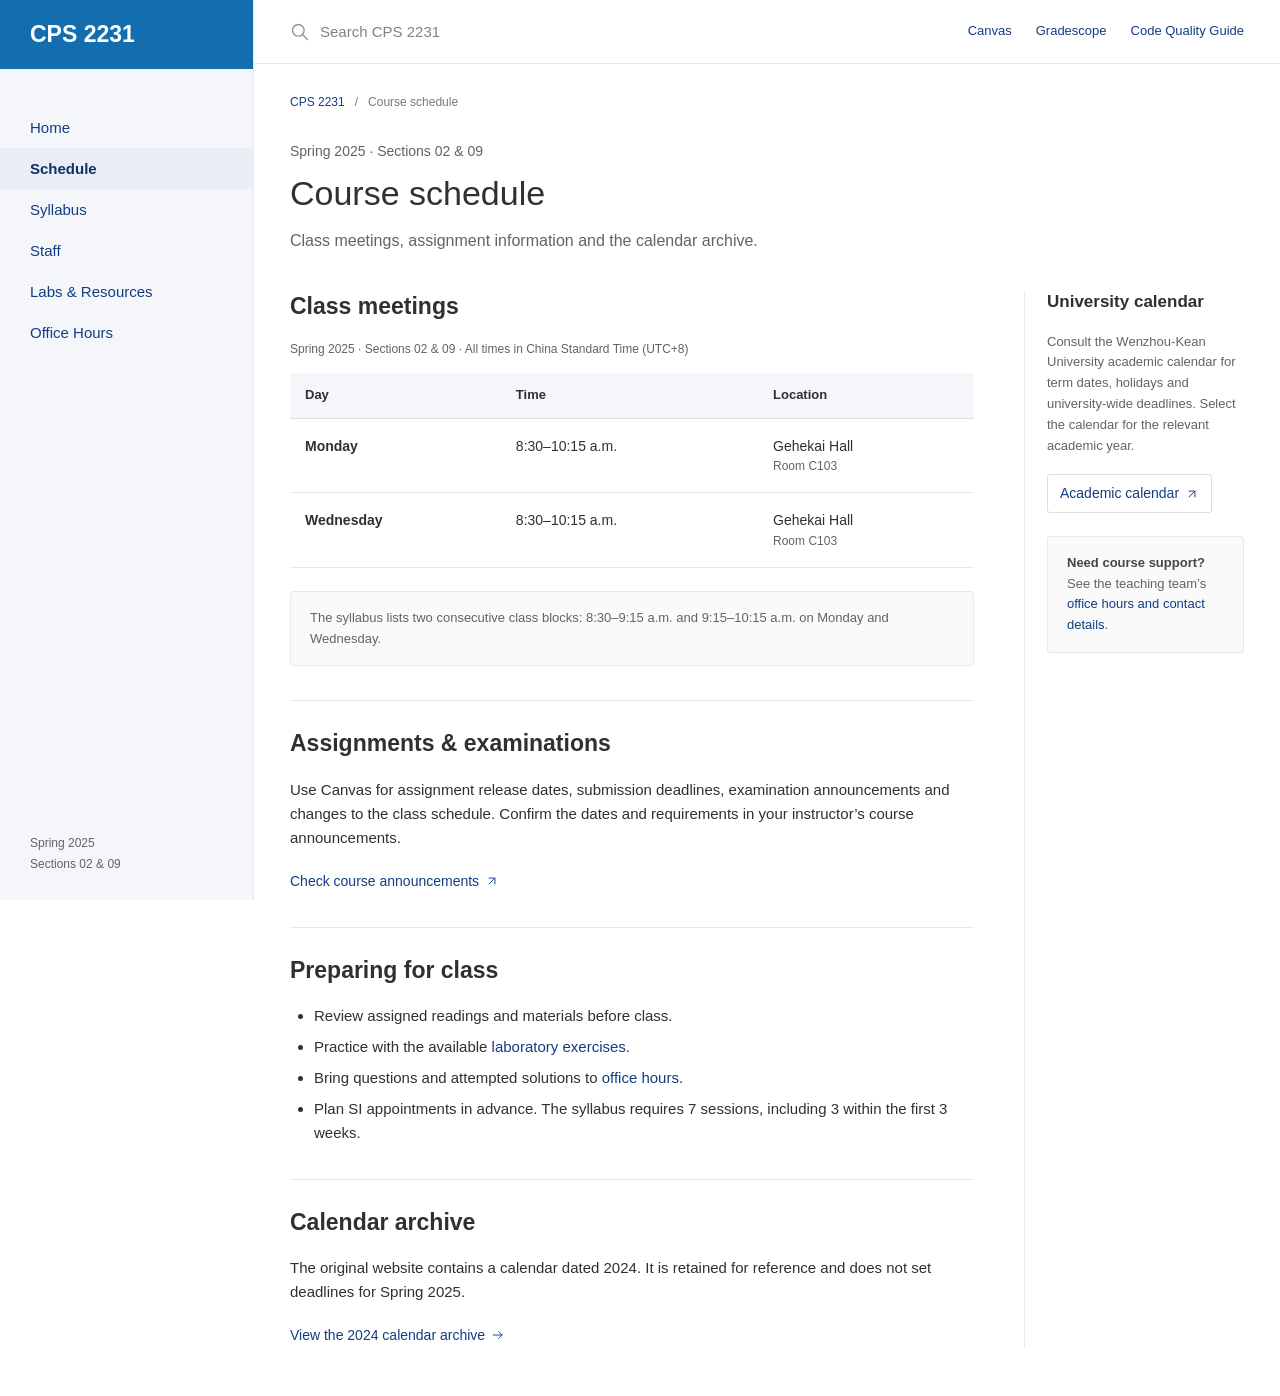
==== calendar.html @ a7bb6467 "Redesign course website and update sections 02 and 09" ====
<!doctype html>
<html lang="en" id="top">
<head>
 <meta charset="utf-8">
 <meta name="viewport" content="width=device-width, initial-scale=1">
 <meta name="description" content="Weekly class meetings and schedule guidance for CPS 2231, Spring 2025, Sections 02 &amp; 09.">
 <meta name="theme-color" content="#ffffff">
 <title>Course Schedule | CPS 2231 · Spring 2025</title>
 <link rel="icon" href="assets/favicon.svg" type="image/svg+xml">
 <link rel="stylesheet" href="assets/site.css">
 <script src="assets/search-index.js" defer></script>
 <script src="assets/site.js" defer></script>
</head>
<body>
<a class="skip-link" href="#main">Skip to content</a>
<aside class="course-sidebar" aria-label="Course sidebar">
<div class="sidebar-heading"><a class="brand" href="index.html" aria-label="CPS 2231 course home">CPS 2231</a><button class="menu-toggle" type="button" aria-expanded="false" aria-controls="course-navigation">Menu</button></div>
<nav class="site-nav" id="course-navigation" aria-label="Main navigation"><a href="index.html">Home</a><a href="calendar.html" aria-current="page">Schedule</a><a href="syllabus.html">Syllabus</a><a href="index.html#teaching-team">Staff</a><a href="lab.html">Labs &amp; Resources</a><a href="office-hours.html">Office Hours</a></nav>
<div class="sidebar-term">Spring 2025<span>Sections 02 &amp; 09</span></div>
</aside>
<header class="topbar">
<form class="site-search" role="search" hidden data-site-root=""><label class="search-field"><svg class="icon" viewBox="0 0 24 24" aria-hidden="true"><circle cx="10" cy="10" r="7"/><path d="m15 15 6 6"/></svg><span class="sr-only">Search course pages</span><input type="search" name="q" placeholder="Search CPS 2231" autocomplete="off" aria-controls="course-search-results" aria-describedby="search-help"></label><span class="sr-only" id="search-help">Search the syllabus, schedule, laboratory resources and course contacts. Press Escape to close results.</span><div class="search-results" id="course-search-results" aria-label="Search results" hidden></div><span class="sr-only" data-search-status role="status" aria-live="polite"></span></form>
<nav class="top-links" aria-label="Course services"><a class="" href="https://kean.instructure.com/courses/36694" target="_blank" rel="noopener noreferrer">Canvas<span class="sr-only"> (opens in a new tab)</span></a><a class="" href="https://www.gradescope.com/courses/994070" target="_blank" rel="noopener noreferrer">Gradescope<span class="sr-only"> (opens in a new tab)</span></a><a class="optional-link" href="https://github.com/ShangSonglin/CPS2231-Teaching-Assistant-Materials/blob/main/Materials/Programming%20Pattern.pdf" target="_blank" rel="noopener noreferrer">Code Quality Guide<span class="sr-only"> (opens in a new tab)</span></a></nav>
</header>
<main id="main"><section class="page-intro"><div class="container"><div class="breadcrumb"><a href="index.html">CPS 2231</a><span aria-hidden="true">/</span><span>Course schedule</span></div><p class="eyebrow">Spring 2025 · Sections 02 &amp; 09</p><h1>Course schedule</h1><p class="intro-copy">Class meetings, assignment information and the calendar archive.</p></div></section>
<div class="container page-layout"><div><section class="content-section"><p class="section-label">Weekly class meetings</p><h2>Class meetings</h2><div class="table-wrap" tabindex="0" role="region" aria-label="Weekly class meetings; scroll horizontally on small screens"><table class="schedule-table"><caption>Spring 2025 · Sections 02 &amp; 09 · All times in China Standard Time (UTC+8)</caption><thead><tr><th scope="col">Day</th><th scope="col">Time</th><th scope="col">Location</th></tr></thead><tbody><tr><td><strong>Monday</strong></td><td>8:30–10:15 a.m.</td><td>Gehekai Hall<small>Room C103</small></td></tr><tr><td><strong>Wednesday</strong></td><td>8:30–10:15 a.m.</td><td>Gehekai Hall<small>Room C103</small></td></tr></tbody></table></div><div class="info-note">The syllabus lists two consecutive class blocks: 8:30–9:15 a.m. and 9:15–10:15 a.m. on Monday and Wednesday.</div></section>
<section class="content-section"><p class="section-label">Course deadlines</p><h2>Assignments &amp; examinations</h2><p>Use Canvas for assignment release dates, submission deadlines, examination announcements and changes to the class schedule. Confirm the dates and requirements in your instructor’s course announcements.</p><a class="text-link" href="https://kean.instructure.com/courses/36694" target="_blank" rel="noopener noreferrer">Check course announcements<svg class="icon" viewBox="0 0 24 24" aria-hidden="true"><path d="M7 17 17 7M7 7h10v10"/></svg><span class="sr-only"> (opens in a new tab)</span></a></section>
<section class="content-section"><p class="section-label">Each week</p><h2>Preparing for class</h2><ul class="check-list"><li>Review assigned readings and materials before class.</li><li>Practice with the available <a href="lab.html">laboratory exercises</a>.</li><li>Bring questions and attempted solutions to <a href="office-hours.html">office hours</a>.</li><li>Plan SI appointments in advance. The syllabus requires 7 sessions, including 3 within the first 3 weeks.</li></ul></section>
<section class="content-section"><p class="section-label">Previous course material</p><h2>Calendar archive</h2><p>The original website contains a calendar dated 2024. It is retained for reference and does not set deadlines for Spring 2025.</p><a class="text-link" href="archive/calendar-2024.html">View the 2024 calendar archive <svg class="icon" viewBox="0 0 24 24" aria-hidden="true"><path d="M4 12h15m-6-6 6 6-6 6"/></svg></a></section>
</div><aside class="page-aside"><p class="section-label">Important dates</p><h2>University calendar</h2><p>Consult the Wenzhou-Kean University academic calendar for term dates, holidays and university-wide deadlines. Select the calendar for the relevant academic year.</p><a class="button button-navy" href="https://www.wku.edu.cn/en/academics/academic-calendar" target="_blank" rel="noopener noreferrer">Academic calendar<svg class="icon" viewBox="0 0 24 24" aria-hidden="true"><path d="M7 17 17 7M7 7h10v10"/></svg><span class="sr-only"> (opens in a new tab)</span></a><div class="info-note"><strong>Need course support?</strong><p>See the teaching team’s <a href="office-hours.html">office hours and contact details</a>.</p></div></aside></div></main>
</body>
</html>
---- assets/site.css ----
@charset "UTF-8";
:root {
  --ink: #303030;
  --muted: #62626b;
  --link: #123d83;
  --line: #e8e8ed;
  --soft: #f5f6fa;
  --sidebar: 254px;
  --topbar: 64px;
  --sans: Arial, Helvetica, sans-serif;
}
* { box-sizing: border-box; }
html { scroll-padding-top: 90px; }
body { margin: 0; color: var(--ink); background: white; font: 16px/1.6 var(--sans); }
button, input { font: inherit; }
button { cursor: pointer; }
a { color: var(--link); text-decoration: none; text-underline-offset: 3px; }
a:hover { text-decoration: underline; }
h1, h2, h3, p { margin-top: 0; }
h1 { font-size: 34px; line-height: 1.25; font-weight: 400; letter-spacing: normal; margin-bottom: 12px; }
h2 { font-size: 23px; line-height: 1.35; font-weight: 700; margin-bottom: 18px; }
h3 { font-size: 18px; line-height: 1.4; margin-bottom: 12px; }
p { margin-bottom: 18px; }
ul, ol { padding-left: 24px; }
li + li { margin-top: 7px; }
svg { flex-shrink: 0; }
[hidden] { display: none !important; }
::selection { background: #dce8f5; }
:focus-visible { outline: 2px solid #3974b2; outline-offset: 4px; }
.container { width: min(1200px, calc(100% - 72px)); margin-inline: auto; }
.icon { width: 17px; height: 17px; fill: none; stroke: currentColor; stroke-width: 1.6; stroke-linecap: round; stroke-linejoin: round; }
.sr-only { position: absolute; width: 1px; height: 1px; padding: 0; margin: -1px; overflow: hidden; clip: rect(0,0,0,0); white-space: nowrap; border: 0; }
.skip-link { position: fixed; top: -100px; left: 20px; z-index: 100; padding: 10px 20px; background: white; border: 1px solid var(--line); }
.skip-link:focus { top: 8px; }

/* Course navigation, shared by every page. */
.course-sidebar { position: fixed; inset: 0 auto 0 0; width: var(--sidebar); background: var(--soft); border-right: 1px solid var(--line); z-index: 40; display: flex; flex-direction: column; }
.sidebar-heading { flex-shrink: 0; }
.brand { min-height: var(--topbar); padding: 16px 30px; display: flex; align-items: center; color: white; background: #126eae; font-size: 23px; font-weight: 700; }
.brand:hover { text-decoration: none; background: #0e619b; }
.site-nav { padding-top: 38px; overflow-y: auto; }
.site-nav a { display: block; color: var(--link); font-size: 15px; line-height: 1.4; padding: 10px 30px; }
.site-nav a:hover { background: #edf0f7; text-decoration: none; }
.site-nav a[aria-current="page"] { background: #e9edf5; color: #0d3168; font-weight: 700; }
.sidebar-term { padding: 26px 30px; margin-top: auto; color: var(--muted); font-size: 12px; line-height: 1.7; }
.sidebar-term span { display: block; }
.menu-toggle { display: none; align-items: center; justify-content: center; color: white; background: transparent; border: 1px solid #ffffff70; border-radius: 3px; padding: 6px 11px; font-size: 14px; }
.topbar { position: fixed; top: 0; left: var(--sidebar); right: 0; min-height: var(--topbar); z-index: 30; display: flex; align-items: center; justify-content: space-between; gap: 22px; border-bottom: 1px solid var(--line); padding: 0 36px; background: white; }
.top-links { display: flex; align-items: center; gap: 24px; font-size: 13px; white-space: nowrap; }
.site-search { position: relative; max-width: 350px; flex: 1; min-width: 150px; }
.search-field { display: flex; align-items: center; gap: 10px; color: #92929a; }
.search-field .icon { width: 20px; height: 20px; }
.search-field input { min-width: 0; width: 100%; border: 0; border-radius: 0; background: white; padding: 12px 0; font-size: 15px; color: var(--ink); }
.search-field input:focus { outline: 0; }
.search-field:focus-within { box-shadow: 0 2px 0 #3974b2; }
.search-field input::placeholder { color: #81818a; }
.search-results { position: absolute; top: calc(100% + 7px); left: -12px; width: min(510px, 70vw); max-height: 65vh; overflow: auto; background: white; border: 1px solid #dddfe6; border-radius: 3px; box-shadow: 0 5px 18px #16223c15; padding: 6px 0; }
.search-result { display: block; padding: 12px 16px; border-bottom: 1px solid var(--line); }
.search-result:last-child { border-bottom: 0; }
.search-result:hover { background: #f6f7fa; text-decoration: none; }
.search-result strong { display: block; font-size: 14px; font-weight: 700; }
.search-result small { display: block; color: var(--muted); font-size: 12px; line-height: 1.5; margin-top: 4px; }
.search-empty { margin: 0; padding: 13px 16px; color: var(--muted); font-size: 13px; }
main { margin-left: var(--sidebar); padding-top: var(--topbar); padding-bottom: 48px; }

/* Titles and course content. */
.course-heading { padding-top: 45px; padding-bottom: 23px; }
.course-heading h1 { margin-bottom: 11px; }
.term-line { font-size: 16px; color: var(--muted); font-weight: 700; margin-bottom: 14px; }
.meeting-summary { color: var(--muted); font-size: 14px; margin: 0; line-height: 1.8; }
.meeting-summary span { display: inline-block; margin-right: 22px; }
.course-layout { padding-top: 9px; }
.course-content { max-width: 990px; }
.course-section + .course-section { margin-top: 37px; }
.course-section p { margin-bottom: 17px; }
.course-section h2 { padding: 0; border: 0; }
.announcement-section { margin-bottom: 35px; border: 1px solid var(--line); border-radius: 4px; background: #fafafb; padding: 21px 24px; }
.announcement-section h2 { font-size: 13px; font-weight: 700; letter-spacing: 1px; text-transform: uppercase; color: #6c6c76; margin-bottom: 12px; }
.announcement-section p { margin: 0; color: #595961; font-size: 15px; }
.update-note { padding: 0; background: transparent; border: 0; }
.outcomes-list { font-size: 16px; }
.topics-list { display: grid; grid-template-columns: 1fr 1fr; gap: 6px 34px; }
.topics-list li + li { margin-top: 0; }
.staff-table { width: 100%; border-collapse: collapse; font-size: 14px; margin-bottom: 18px; }
.staff-table th { text-align: left; font-weight: 700; font-size: 13px; color: var(--muted); padding: 11px 18px 11px 0; border-bottom: 1px solid #d8dbe3; }
.staff-table td { vertical-align: top; padding: 13px 18px 13px 0; border-bottom: 1px solid var(--line); }
.staff-table .staff-role { color: var(--muted); }
.staff-table a { overflow-wrap: anywhere; }
.staff-table th:first-child { width: 30%; }
.staff-table th:nth-child(2) { width: 25%; }
.section { padding-block: 30px; }
.section-label { display: none; }
.page-intro { padding: 29px 0 25px; }
.breadcrumb { display: flex; gap: 10px; font-size: 12px; color: #777782; margin-bottom: 28px; }
.eyebrow { font-size: 14px; color: var(--muted); margin-bottom: 9px; }
.page-intro h1 { margin-bottom: 14px; }
.intro-copy { max-width: 800px; font-size: 16px; color: var(--muted); margin-bottom: 0; }
.page-layout { display: grid; grid-template-columns: minmax(0, 1fr) 220px; gap: 50px; padding-top: 12px; }
.page-layout > * { min-width: 0; }
.content-section + .content-section { margin-top: 34px; padding-top: 27px; border-top: 1px solid var(--line); }
.content-section p { font-size: 15px; }
.page-aside { border-left: 1px solid var(--line); padding-left: 22px; }
.page-aside h2 { font-size: 17px; }
.page-aside p, .page-aside li { font-size: 13px; color: var(--muted); }
.button, .text-link { display: inline-flex; align-items: center; gap: 6px; font-size: 14px; }
.button { border: 1px solid #d9dde6; border-radius: 3px; background: white; padding: 7px 12px; }
.button:hover { background: #f5f7fb; text-decoration: none; }
.button .icon, .text-link .icon { width: 14px; height: 14px; }
.info-note { padding: 16px 19px; margin: 23px 0; border: 1px solid var(--line); border-radius: 3px; background: #fafafb; color: var(--muted); font-size: 13px; }
.info-note p { font-size: 13px; }
.info-note p:last-child { margin-bottom: 0; }
.info-note strong { color: #44444d; }
.definition-list { margin: 0; font-size: 15px; }
.definition-list > div { display: grid; grid-template-columns: 130px 1fr; gap: 20px; border-bottom: 1px solid var(--line); padding: 12px 0; }
.definition-list dt { color: var(--muted); }
.definition-list dd { margin: 0; }
.table-wrap { overflow-x: auto; }
.schedule-table { width: 100%; min-width: 490px; border-collapse: collapse; font-size: 14px; }
.schedule-table caption { color: var(--muted); text-align: left; font-size: 12px; margin-bottom: 14px; }
.schedule-table th { background: #f5f6fa; text-align: left; padding: 12px 15px; font-size: 13px; font-weight: 700; border-bottom: 1px solid #d9dde6; }
.schedule-table td { padding: 16px 15px; border-bottom: 1px solid var(--line); vertical-align: top; }
.schedule-table td small { display: block; font-size: 12px; color: var(--muted); }
.check-list, .syllabus-outcomes { font-size: 15px; }
.syllabus-outcomes { list-style-type: upper-alpha; }
.policy { border-bottom: 1px solid var(--line); }
.policy:first-of-type { border-top: 1px solid var(--line); }
.policy summary { list-style: none; display: flex; justify-content: space-between; gap: 18px; padding: 15px 0; font-size: 15px; font-weight: 700; cursor: pointer; }
.policy summary::-webkit-details-marker { display: none; }
.policy summary::after { content: '+'; color: var(--muted); font-weight: 400; }
.policy[open] summary::after { content: '−'; }
.policy p, .policy ul { color: var(--muted); font-size: 14px; }
.contact-links { display: grid; gap: 15px; }
.contact-link { display: block; padding-bottom: 12px; border-bottom: 1px solid var(--line); }
.contact-link strong { display: block; font-size: 14px; font-weight: 400; }
.contact-link span { display: block; font-size: 12px; color: var(--muted); overflow-wrap: anywhere; }
.aside-rule { border: 0; border-top: 1px solid var(--line); margin-block: 28px; }

/* Resource lists and archived schedule. */
.lab-toolbar { display: flex; justify-content: space-between; align-items: center; flex-wrap: wrap; gap: 15px; margin-bottom: 22px; }
.filter-group { display: flex; flex-wrap: wrap; gap: 5px; }
.filter-button { background: white; color: var(--muted); border: 1px solid transparent; border-radius: 3px; padding: 6px 12px; font-size: 13px; }
.filter-button[aria-pressed="true"] { background: #edf1f7; border-color: #d9dfe8; color: #163c72; }
.resource-count { font-size: 12px; color: var(--muted); }
.lab-feature { display: flex; align-items: center; gap: 15px; border-block: 1px solid var(--line); padding: 20px 0; }
.lab-feature > .icon:first-child { display: none; }
.lab-feature > .icon:last-of-type { margin-left: auto; }
.lab-feature h2, .lab-card h2 { font-size: 17px; font-weight: 400; margin: 0 0 5px; }
.lab-feature p, .lab-card p { color: var(--muted); font-size: 13px; margin: 0; }
.lab-feature:hover, .lab-card:hover { background: #fafbfe; text-decoration: none; }
.lab-feature:hover h2, .lab-card:hover h2 { text-decoration: underline; }
.lab-card { display: grid; grid-template-columns: 42px 1fr auto; gap: 0 12px; align-items: center; padding: 20px 0; border-bottom: 1px solid var(--line); }
.lab-card-top { grid-row: 1 / 3; }
.lab-number { color: var(--muted); font-size: 14px; }
.file-type { display: none; }
.lab-card p { grid-column: 2; }
.lab-card-bottom { grid-row: 1 / 3; grid-column: 3; display: flex; align-items: center; gap: 5px; font-size: 12px; }
.lab-card-bottom .icon { width: 14px; height: 14px; }
.week-navigation { display: flex; flex-wrap: wrap; gap: 8px; padding: 7px 0 24px; }
.week-nav-item { padding: 3px 9px; border: 1px solid var(--line); border-radius: 3px; font-size: 13px; }
.calendar-table { min-width: 850px; width: 100%; border-collapse: collapse; font-size: 13px; }
.calendar-table caption { text-align: left; color: var(--muted); font-size: 13px; padding-bottom: 15px; }
.calendar-table th { background: var(--soft); text-align: left; padding: 13px; border: 1px solid var(--line); }
.calendar-table td { padding: 13px; border: 1px solid var(--line); vertical-align: top; }
.calendar-table .week-label { min-width: 70px; background: #fafafb; }
.date-cell { white-space: nowrap; }
.empty-cell { color: #777; }
.assignment-item { margin-bottom: 5px; }
.lecture-links { display: flex; flex-wrap: wrap; gap: 10px; }

@media (min-width: 1700px) { :root { --sidebar: 280px; } .topbar { padding-inline: 42px; } .container { width: min(1340px,calc(100% - 84px)); } h1 { font-size: 36px; } }
@media (max-width: 1200px) {
  :root { --sidebar: 225px; }
  .brand { padding-inline: 26px; }
  .site-nav a { padding-inline: 26px; }
  .topbar { padding-inline: 28px; }
  .top-links { gap: 17px; }
  .container { width: calc(100% - 56px); }
  .page-layout { grid-template-columns: minmax(0,1fr); gap: 32px; }
  .page-aside { border-left: 0; border-top: 1px solid var(--line); padding: 25px 0 0; max-width: 760px; }
  .page-aside .contact-links { grid-template-columns: 1fr 1fr; gap: 15px 26px; }
  .course-content { max-width: 100%; }
}
@media (max-width: 900px) {
  :root { --sidebar: 195px; }
  .brand { font-size: 21px; padding-inline: 22px; }
  .site-nav a { padding-inline: 22px; font-size: 14px; }
  .sidebar-term { padding-inline: 22px; }
  .topbar { padding-inline: 24px; gap: 16px; }
  .top-links { gap: 15px; font-size: 12px; }
  .top-links .optional-link { display: none; }
  h1 { font-size: 30px; }
  .container { width: calc(100% - 48px); }
  .topics-list { grid-template-columns: 1fr; gap: 6px; }
  .staff-table { font-size: 13px; }
}
@media (max-width: 720px) {
  :root { --topbar: 58px; }
  html { scroll-padding-top: 80px; }
  .course-sidebar { position: sticky; top: 0; width: 100%; display: block; border: 0; }
  .sidebar-heading { display: flex; align-items: center; justify-content: space-between; gap: 20px; background: #126eae; padding-right: 20px; }
  .brand { min-height: 58px; padding: 12px 20px; font-size: 21px; }
  .menu-toggle { display: flex; }
  .site-nav { padding: 9px 0 13px; background: var(--soft); max-height: 65vh; }
  .site-nav a { padding: 9px 22px; font-size: 15px; }
  .js .site-nav { display: none; }
  .js .site-nav.is-open { display: block; }
  .sidebar-term { display: none; }
  .topbar { position: relative; inset: auto; min-height: 58px; padding: 0 20px; gap: 15px; z-index: 25; }
  .site-search { max-width: none; }
  .search-field { gap: 8px; }
  .search-field input { font-size: 14px; }
  .top-links { gap: 14px; font-size: 12px; }
  .search-results { width: min(510px,calc(100vw - 24px)); left: -8px; }
  main { margin-left: 0; padding-top: 0; padding-bottom: 35px; }
  .container { width: calc(100% - 40px); }
  .course-heading { padding-top: 30px; padding-bottom: 21px; }
  .course-heading h1 { font-size: 29px; }
  .term-line { font-size: 14px; }
  .meeting-summary { font-size: 13px; }
  .meeting-summary span { display: block; margin: 0; }
  .announcement-section { padding: 18px; }
  .announcement-section p { font-size: 14px; }
  .course-section + .course-section { margin-top: 32px; }
  .course-section p, .outcomes-list, .topics-list { font-size: 15px; }
  h1 { font-size: 29px; }
  h2 { font-size: 22px; }
  .breadcrumb { margin-bottom: 23px; }
  .intro-copy { font-size: 15px; }
  .staff-table { font-size: 12px; }
  .staff-table th, .staff-table td { padding-right: 10px; }
  .staff-table th:first-child { width: 30%; }
  .staff-table th:nth-child(2) { width: 23%; }
}
@media (max-width: 420px) {
  .container { width: calc(100% - 32px); }
  .topbar { padding-inline: 16px; }
  .top-links { gap: 10px; font-size: 11px; }
  .site-search { min-width: 120px; }
  .search-field input { font-size: 13px; }
  .course-heading h1 { font-size: 27px; }
  .definition-list > div { grid-template-columns: 100px 1fr; gap: 14px; font-size: 14px; }
  .page-aside .contact-links { grid-template-columns: 1fr; }
  .lab-card { grid-template-columns: 28px 1fr auto; gap: 0 8px; }
  .lab-card-bottom { font-size: 0; }
  .lab-card-bottom .icon { width: 18px; height: 18px; }
}
@media print {
  .course-sidebar, .topbar, .skip-link, .lab-toolbar { display: none !important; }
  main { margin: 0; padding: 0; }
  .container { width: 100%; }
  .course-heading { padding-top: 0; }
  .page-layout { display: block; }
  .page-aside { border: 0; padding: 20px 0; }
  .course-section, tr, .policy { break-inside: avoid; }
  .table-wrap { overflow: visible; }
  .schedule-table { min-width: 0; }
}
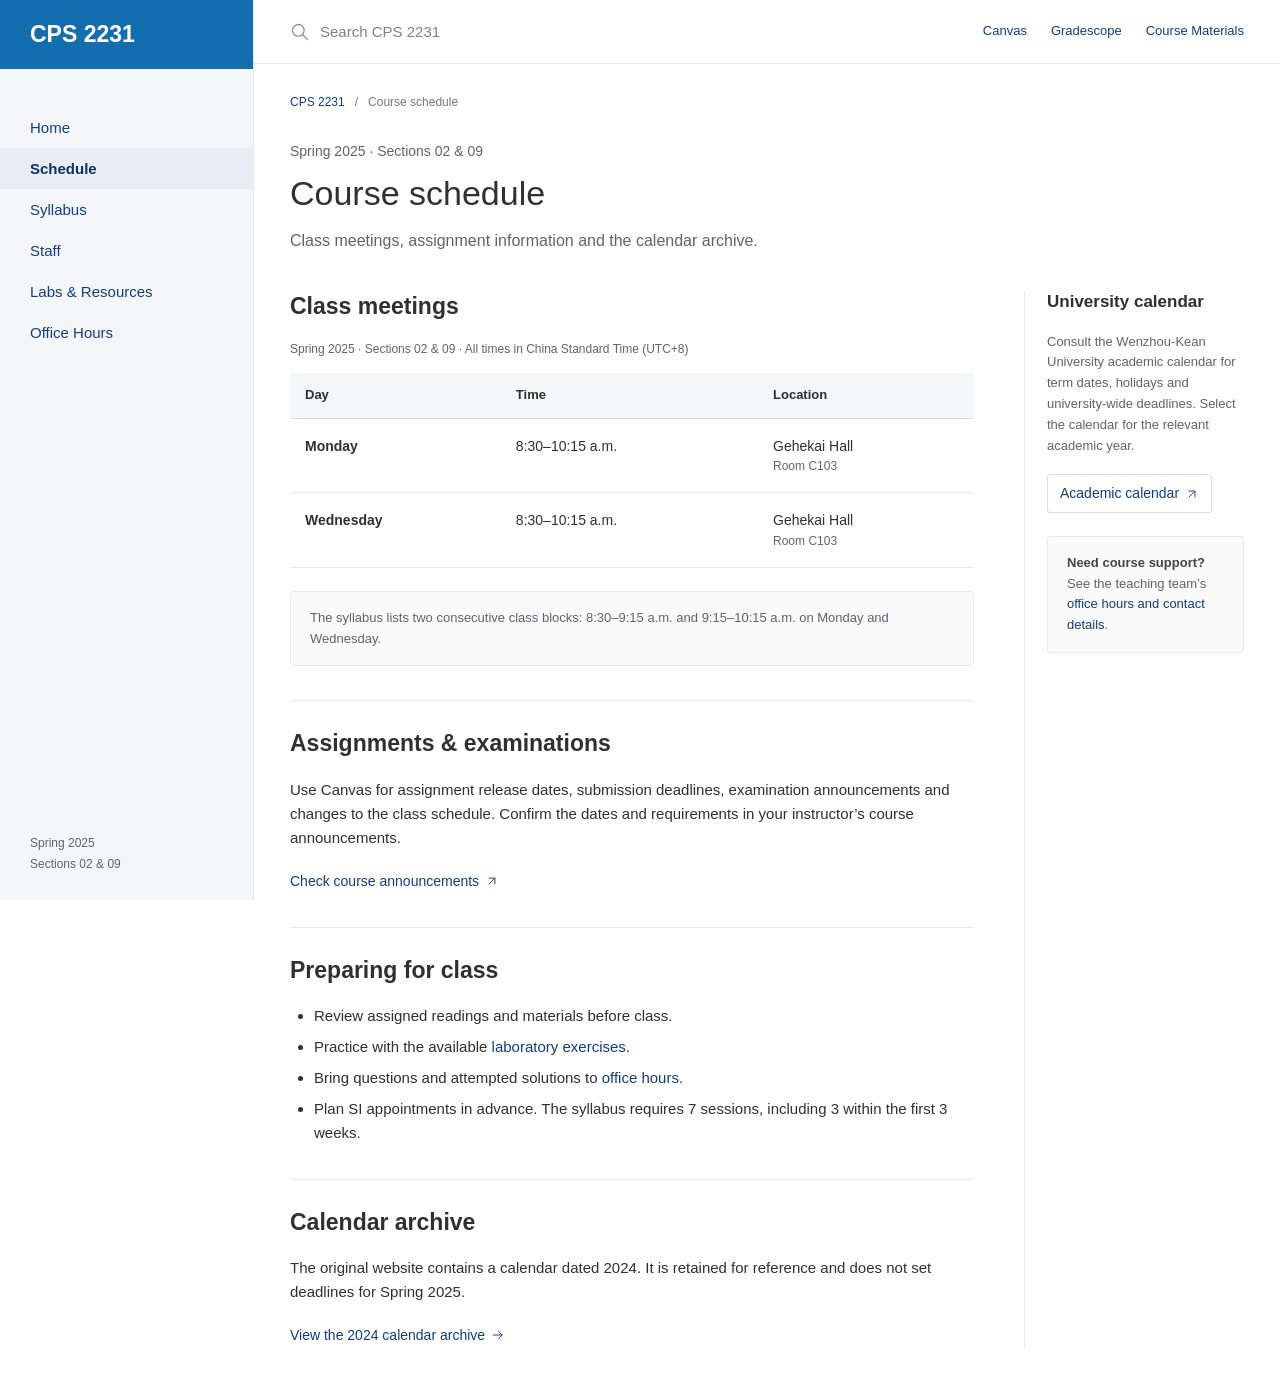
==== commit 9940ce99: "Update course materials links in calendar.html" ====
--- a/calendar.html
+++ b/calendar.html
@@ -20,7 +20,7 @@
 </aside>
 <header class="topbar">
 <form class="site-search" role="search" hidden data-site-root=""><label class="search-field"><svg class="icon" viewBox="0 0 24 24" aria-hidden="true"><circle cx="10" cy="10" r="7"/><path d="m15 15 6 6"/></svg><span class="sr-only">Search course pages</span><input type="search" name="q" placeholder="Search CPS 2231" autocomplete="off" aria-controls="course-search-results" aria-describedby="search-help"></label><span class="sr-only" id="search-help">Search the syllabus, schedule, laboratory resources and course contacts. Press Escape to close results.</span><div class="search-results" id="course-search-results" aria-label="Search results" hidden></div><span class="sr-only" data-search-status role="status" aria-live="polite"></span></form>
-<nav class="top-links" aria-label="Course services"><a class="" href="https://kean.instructure.com/courses/36694" target="_blank" rel="noopener noreferrer">Canvas<span class="sr-only"> (opens in a new tab)</span></a><a class="" href="https://www.gradescope.com/courses/994070" target="_blank" rel="noopener noreferrer">Gradescope<span class="sr-only"> (opens in a new tab)</span></a><a class="optional-link" href="https://github.com/ShangSonglin/CPS2231-Teaching-Assistant-Materials/blob/main/Materials/Programming%20Pattern.pdf" target="_blank" rel="noopener noreferrer">Code Quality Guide<span class="sr-only"> (opens in a new tab)</span></a></nav>
+<nav class="top-links" aria-label="Course services"><a class="" href="https://kean.instructure.com/courses/36694" target="_blank" rel="noopener noreferrer">Canvas<span class="sr-only"> (opens in a new tab)</span></a><a class="" href="https://www.gradescope.com/courses/994070" target="_blank" rel="noopener noreferrer">Gradescope<span class="sr-only"> (opens in a new tab)</span></a><a class="optional-link" href="https://github.com/cps2231-course/CPS2231-Teaching-Assistant-Materials" target="_blank" rel="noopener noreferrer">Course Materials<span class="sr-only"> (opens in a new tab)</span></a></nav>
 </header>
 <main id="main"><section class="page-intro"><div class="container"><div class="breadcrumb"><a href="index.html">CPS 2231</a><span aria-hidden="true">/</span><span>Course schedule</span></div><p class="eyebrow">Spring 2025 · Sections 02 &amp; 09</p><h1>Course schedule</h1><p class="intro-copy">Class meetings, assignment information and the calendar archive.</p></div></section>
 <div class="container page-layout"><div><section class="content-section"><p class="section-label">Weekly class meetings</p><h2>Class meetings</h2><div class="table-wrap" tabindex="0" role="region" aria-label="Weekly class meetings; scroll horizontally on small screens"><table class="schedule-table"><caption>Spring 2025 · Sections 02 &amp; 09 · All times in China Standard Time (UTC+8)</caption><thead><tr><th scope="col">Day</th><th scope="col">Time</th><th scope="col">Location</th></tr></thead><tbody><tr><td><strong>Monday</strong></td><td>8:30–10:15 a.m.</td><td>Gehekai Hall<small>Room C103</small></td></tr><tr><td><strong>Wednesday</strong></td><td>8:30–10:15 a.m.</td><td>Gehekai Hall<small>Room C103</small></td></tr></tbody></table></div><div class="info-note">The syllabus lists two consecutive class blocks: 8:30–9:15 a.m. and 9:15–10:15 a.m. on Monday and Wednesday.</div></section>
